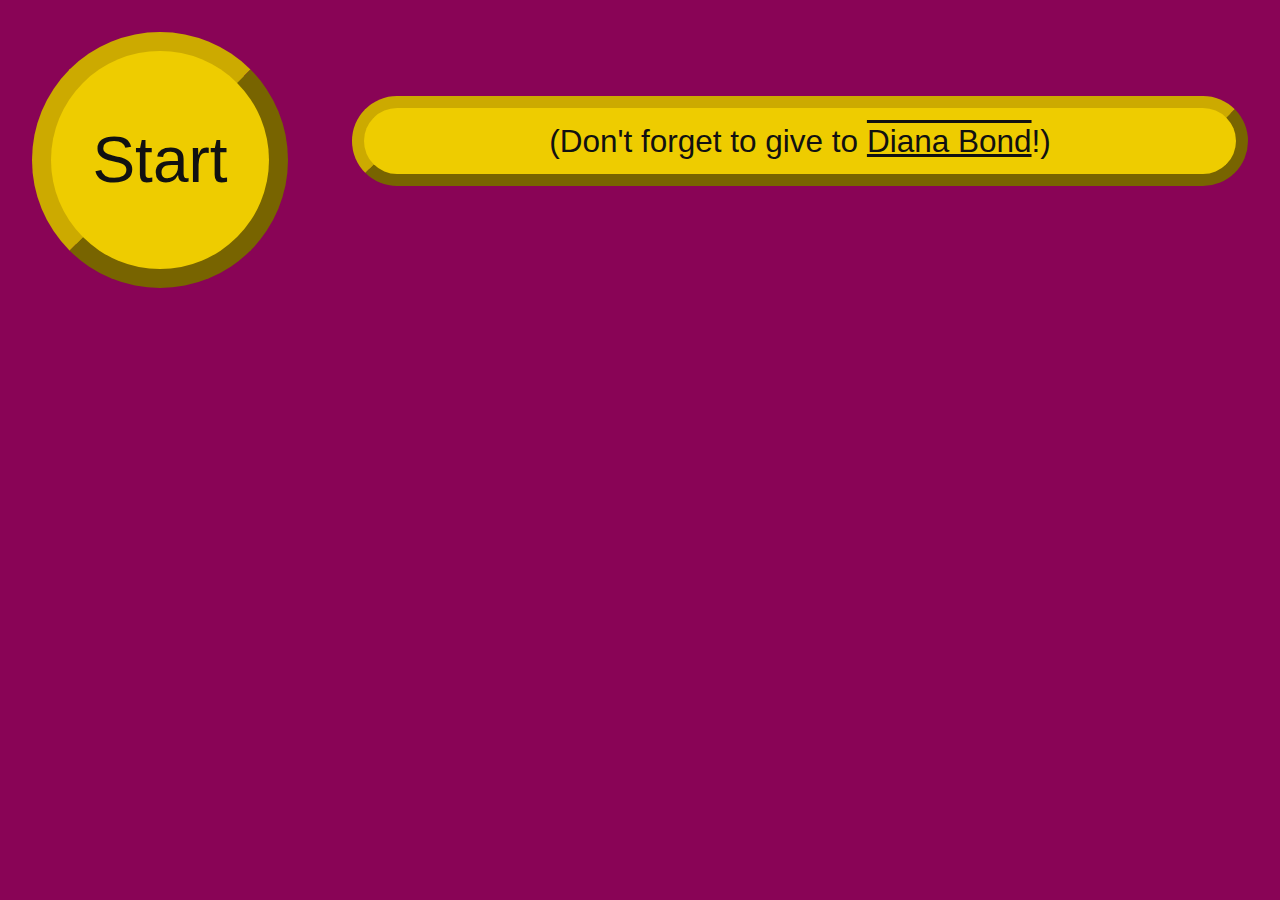
==== halloween-twenty-twenty/index.html @ 484b1b87 "Copy/Pasted. Made Index page links relative. 404 still fixed." ====
<!DOCTYPE html>
<html lang="en" dir="ltr">
	<head>
		<meta http-equiv="Content-Type" content="text/html" charset="utf-8">
		<!-- Primary Meta Tags -->
		<title>Kai's 3rd Birthday - Party Pics!</title>
		<meta name="title" content="Kai's 3rd Birthday - Party Pics!">
		<meta name="description" content="A private virtual photo booth, dinosaur themed for Kai's third birthday party.">
		<link rel="manifest" href="/manifest.webmanifest">
		<!-- Open Graph / Facebook -->
		<meta property="og:type" content="website">
		<meta property="og:url" content="https://partypics.fun/kais-third-birthday/">
		<meta property="og:title" content="Kai's 3rd Birthday - Party Pics!">
		<meta property="og:description" content="A private virtual photo booth, dinosaur themed for Kai's third birthday party.">
		<meta property="og:image" content="https://partypics.fun/kais-third-birthday/assets/backgrounds/background.png">
		<!-- Twitter -->
		<meta property="twitter:card" content="summary_large_image">
		<meta property="twitter:url" content="https://partypics.fun/kais-third-birthday/">
		<meta property="twitter:title" content="Kai's 3rd Birthday - Party Pics!">
		<meta property="twitter:description" content="A private virtual photo booth, dinosaur themed for Kai's third birthday party.">
		<meta property="twitter:image" content="https://partypics.fun/kais-third-birthday/assets/backgrounds/background.png">
		<!-- Favicons -->
		<link rel="apple-touch-icon" sizes="57x57" href="assets/favicons/apple-icon-57x57.png">
		<link rel="apple-touch-icon" sizes="60x60" href="assets/favicons/apple-icon-60x60.png">
		<link rel="apple-touch-icon" sizes="72x72" href="assets/favicons/apple-icon-72x72.png">
		<link rel="apple-touch-icon" sizes="76x76" href="assets/favicons/apple-icon-76x76.png">
		<link rel="apple-touch-icon" sizes="114x114" href="assets/favicons/apple-icon-114x114.png">
		<link rel="apple-touch-icon" sizes="120x120" href="assets/favicons/apple-icon-120x120.png">
		<link rel="apple-touch-icon" sizes="144x144" href="assets/favicons/apple-icon-144x144.png">
		<link rel="apple-touch-icon" sizes="152x152" href="assets/favicons/apple-icon-152x152.png">
		<link rel="apple-touch-icon" sizes="180x180" href="assets/favicons/apple-icon-180x180.png">
		<link rel="icon" type="image/png" sizes="192x192"  href="assets/favicons/android-icon-192x192.png">
		<link rel="icon" type="image/png" sizes="32x32" href="assets/favicons/favicon-32x32.png">
		<link rel="icon" type="image/png" sizes="96x96" href="assets/favicons/favicon-96x96.png">
		<link rel="icon" type="image/png" sizes="16x16" href="assets/favicons/favicon-16x16.png">
		<meta name="msapplication-TileColor" content="#44022b">
		<meta name="msapplication-TileImage" content="assets/favicons/ms-icon-144x144.png">
		<meta name="theme-color" content="#890456">
		<!-- Styles & Viewport -->
		<link rel="stylesheet" type="text/css" href="styles/style.css" media="all">
		<link rel="stylesheet" type="text/css" href="styles/landscape.css" media="orientation:landscape">
		<meta name=viewport content="width=device-width, initial-scale=1">
	</head>
	<body>
		<div id="startSection" class="section">
			<button type="button" name="button" id="startStepper" class="section" onclick="stepper();">Start</button><button type="button" name="button" id="startReminder" disabled>(Don't forget to give to <a href="mailto:diana.bond@gmail.com">Diana Bond</a>!)</button>
		</div>
		<div id="videoSection" class="section">
			<video autoplay id="video"></video><br>
			<button type="button" name="button" onclick="stepper();">Snap</button><br>
			<p>Note: Picture will be square when taken.</p><br>
		</div>
		<div id="pictureSection" class="section">
			<canvas id="pictureCanvas" width="1080" height="1080"></canvas><br>
			<button type="button" name="button" onclick="retakePicture();">Back</button><button type="button" name="button" onclick="stepper();">Continue</button><br>
		</div>
		<div id="frameSection" class="section">
			<canvas id="frameCanvas" width="1080" height="1080"></canvas><br>
			<div class="flexButtons">
				<button type="button" name="button" onclick="retakePicture();">Back</button>
				<button type="button" name="button" class="frameButton" onclick="setFrame(0);">No Frame</button>
				<button type="button" name="button" class="frameButton" onclick="setFrame(1);"><img src="assets/frames/1.png" loading="lazy" /></button>
				<button type="button" name="button" class="frameButton" onclick="setFrame(2);"><img src="assets/frames/2.png" loading="lazy" /></button>
				<button type="button" name="button" class="frameButton" onclick="setFrame(3);"><img src="assets/frames/3.png" loading="lazy" /></button>
				<button type="button" name="button" class="frameButton" onclick="setFrame(4);"><img src="assets/frames/4.png" loading="lazy" /></button><br>
				<button type="button" name="button" onclick="stepper();">Continue</button>
			</div>
		</div>
		<div id="stickerSection" class="section">
			<canvas id="stickerCanvas" width="1080" height="1080"></canvas><br>
			<div class="flexButtons">
				<button type="button" name="button" class="stickerButton" onclick="
					sticker.d -= 10;if(sticker.d<=-360){sticker.d=0;}else if(sticker.d>=360){sticker.d=0;}drawSticker(true);
				">&#8634;Rotate</button>
				<button type="button" name="button" class="stickerButton" onclick="
					sticker.d += 10;if(sticker.d<=-360){sticker.d=0;}else if(sticker.d>=360){sticker.d=0;}drawSticker(true);
				">Rotate&#8635;</button>
				<button type="button" name="button" class="stickerButton" onclick="
					sticker.s -= 0.05;if(sticker.s<0){sticker.s=0;}else if(sticker.s>1){sticker.s=1;}drawSticker(true);
				">Shrink</button>
				<button type="button" name="button" class="stickerButton" onclick="
					sticker.s += 0.05;if(sticker.s<0){sticker.s=0;}else if(sticker.s>1){sticker.s=1;}drawSticker(true);
				">Grow</button>
				<button type="button" name="button" onclick="rechooseFrame();">Back</button>
				<button type="button" name="button" class="stickerButton" onclick="removeSticker();">REMOVE Last</button>
				<button type="button" name="button" onclick="stickerSelectionToggle();">CHOOSE Sticker</button>
				<button type="button" name="button" class="stickerButton" onclick="setSticker();">SET Current</button>
				<button type="button" name="button" onclick="stepper();">Continue</button>
			</div>
			<div id="stickerSelection">
				<!-- Dinosaur Stickers -->
				<button type="button" name="button" class="stickerButton" onclick="chooseSticker(1);"><img src="assets/stickers/1.png" loading="lazy" /></button>
				<button type="button" name="button" class="stickerButton" onclick="chooseSticker(2);"><img src="assets/stickers/2.png" loading="lazy" /></button>
				<button type="button" name="button" class="stickerButton" onclick="chooseSticker(3);"><img src="assets/stickers/3.png" loading="lazy" /></button>
				<button type="button" name="button" class="stickerButton" onclick="chooseSticker(18);"><img src="assets/stickers/18.png" loading="lazy" /></button>
				<button type="button" name="button" class="stickerButton" onclick="chooseSticker(19);"><img src="assets/stickers/19.png" loading="lazy" /></button>
				<button type="button" name="button" class="stickerButton" onclick="chooseSticker(20);"><img src="assets/stickers/20.png" loading="lazy" /></button>
				<button type="button" name="button" class="stickerButton" onclick="chooseSticker(21);"><img src="assets/stickers/21.png" loading="lazy" /></button>
				<button type="button" name="button" class="stickerButton" onclick="chooseSticker(22);"><img src="assets/stickers/22.png" loading="lazy" /></button>
				<button type="button" name="button" class="stickerButton" onclick="chooseSticker(23);"><img src="assets/stickers/23.png" loading="lazy" /></button>
				<button type="button" name="button" class="stickerButton" onclick="chooseSticker(24);"><img src="assets/stickers/24.png" loading="lazy" /></button>
				<button type="button" name="button" class="stickerButton" onclick="chooseSticker(25);"><img src="assets/stickers/25.png" loading="lazy" /></button>
				<!-- Party Hat Stickers -->
				<button type="button" name="button" class="stickerButton" onclick="chooseSticker(26);"><img src="assets/stickers/26.png" loading="lazy" /></button>
				<button type="button" name="button" class="stickerButton" onclick="chooseSticker(27);"><img src="assets/stickers/27.png" loading="lazy" /></button>
				<button type="button" name="button" class="stickerButton" onclick="chooseSticker(28);"><img src="assets/stickers/28.png" loading="lazy" /></button>
				<button type="button" name="button" class="stickerButton" onclick="chooseSticker(29);"><img src="assets/stickers/29.png" loading="lazy" /></button>
				<button type="button" name="button" class="stickerButton" onclick="chooseSticker(30);"><img src="assets/stickers/30.png" loading="lazy" /></button>
				<button type="button" name="button" class="stickerButton" onclick="chooseSticker(31);"><img src="assets/stickers/31.png" loading="lazy" /></button>
				<button type="button" name="button" class="stickerButton" onclick="chooseSticker(32);"><img src="assets/stickers/32.png" loading="lazy" /></button>
				<button type="button" name="button" class="stickerButton" onclick="chooseSticker(33);"><img src="assets/stickers/33.png" loading="lazy" /></button>
				<button type="button" name="button" class="stickerButton" onclick="chooseSticker(34);"><img src="assets/stickers/34.png" loading="lazy" /></button>
				<button type="button" name="button" class="stickerButton" onclick="chooseSticker(35);"><img src="assets/stickers/35.png" loading="lazy" /></button>
				<!-- Extra (1) -->
				<button type="button" name="button" class="stickerButton" onclick="chooseSticker(36);"><img src="assets/stickers/36.png" loading="lazy" /></button>
				<button type="button" name="button" class="stickerButton" onclick="chooseSticker(37);"><img src="assets/stickers/37.png" loading="lazy" /></button>
				<button type="button" name="button" class="stickerButton" onclick="chooseSticker(38);"><img src="assets/stickers/38.png" loading="lazy" /></button>
				<button type="button" name="button" class="stickerButton" onclick="chooseSticker(39);"><img src="assets/stickers/39.png" loading="lazy" /></button>
				<button type="button" name="button" class="stickerButton" onclick="chooseSticker(40);"><img src="assets/stickers/40.png" loading="lazy" /></button>
				<button type="button" name="button" class="stickerButton" onclick="chooseSticker(41);"><img src="assets/stickers/41.png" loading="lazy" /></button>
				<button type="button" name="button" class="stickerButton" onclick="chooseSticker(42);"><img src="assets/stickers/42.png" loading="lazy" /></button>
				<button type="button" name="button" class="stickerButton" onclick="chooseSticker(43);"><img src="assets/stickers/43.png" loading="lazy" /></button>
				<button type="button" name="button" class="stickerButton" onclick="chooseSticker(44);"><img src="assets/stickers/44.png" loading="lazy" /></button>
				<button type="button" name="button" class="stickerButton" onclick="chooseSticker(45);"><img src="assets/stickers/45.png" loading="lazy" /></button>
				<button type="button" name="button" class="stickerButton" onclick="chooseSticker(46);"><img src="assets/stickers/46.png" loading="lazy" /></button>
				<button type="button" name="button" class="stickerButton" onclick="chooseSticker(47);"><img src="assets/stickers/47.png" loading="lazy" /></button>
				<button type="button" name="button" class="stickerButton" onclick="chooseSticker(48);"><img src="assets/stickers/48.png" loading="lazy" /></button>
				<button type="button" name="button" class="stickerButton" onclick="chooseSticker(49);"><img src="assets/stickers/49.png" loading="lazy" /></button>
				<button type="button" name="button" class="stickerButton" onclick="chooseSticker(50);"><img src="assets/stickers/50.png" loading="lazy" /></button>
				<button type="button" name="button" class="stickerButton" onclick="chooseSticker(51);"><img src="assets/stickers/51.png" loading="lazy" /></button>
				<button type="button" name="button" class="stickerButton" onclick="chooseSticker(52);"><img src="assets/stickers/52.png" loading="lazy" /></button>
				<button type="button" name="button" class="stickerButton" onclick="chooseSticker(53);"><img src="assets/stickers/53.png" loading="lazy" /></button>
				<button type="button" name="button" class="stickerButton" onclick="chooseSticker(54);"><img src="assets/stickers/54.png" loading="lazy" /></button>
				<button type="button" name="button" class="stickerButton" onclick="chooseSticker(55);"><img src="assets/stickers/55.png" loading="lazy" /></button>
				<button type="button" name="button" class="stickerButton" onclick="chooseSticker(56);"><img src="assets/stickers/56.png" loading="lazy" /></button>
				<button type="button" name="button" class="stickerButton" onclick="chooseSticker(57);"><img src="assets/stickers/57.png" loading="lazy" /></button>
				<button type="button" name="button" class="stickerButton" onclick="chooseSticker(58);"><img src="assets/stickers/58.png" loading="lazy" /></button>
				<!-- Cool Sunglasses Stickers -->
				<button type="button" name="button" class="stickerButton" onclick="chooseSticker(4);"><img src="assets/stickers/4.png" loading="lazy" /></button>
				<button type="button" name="button" class="stickerButton" onclick="chooseSticker(5);"><img src="assets/stickers/5.png" loading="lazy" /></button>
				<button type="button" name="button" class="stickerButton" onclick="chooseSticker(6);"><img src="assets/stickers/6.png" loading="lazy" /></button>
				<button type="button" name="button" class="stickerButton" onclick="chooseSticker(7);"><img src="assets/stickers/7.png" loading="lazy" /></button>
				<button type="button" name="button" class="stickerButton" onclick="chooseSticker(8);"><img src="assets/stickers/8.png" loading="lazy" /></button>
				<button type="button" name="button" class="stickerButton" onclick="chooseSticker(9);"><img src="assets/stickers/9.png" loading="lazy" /></button>
				<button type="button" name="button" class="stickerButton" onclick="chooseSticker(10);"><img src="assets/stickers/10.png" loading="lazy" /></button>
				<button type="button" name="button" class="stickerButton" onclick="chooseSticker(11);"><img src="assets/stickers/11.png" loading="lazy" /></button>
				<button type="button" name="button" class="stickerButton" onclick="chooseSticker(12);"><img src="assets/stickers/12.png" loading="lazy" /></button>
				<button type="button" name="button" class="stickerButton" onclick="chooseSticker(13);"><img src="assets/stickers/13.png" loading="lazy" /></button>
				<button type="button" name="button" class="stickerButton" onclick="chooseSticker(14);"><img src="assets/stickers/14.png" loading="lazy" /></button>
				<button type="button" name="button" class="stickerButton" onclick="chooseSticker(15);"><img src="assets/stickers/15.png" loading="lazy" /></button>
				<button type="button" name="button" class="stickerButton" onclick="chooseSticker(16);"><img src="assets/stickers/16.png" loading="lazy" /></button>
				<button type="button" name="button" class="stickerButton" onclick="chooseSticker(17);"><img src="assets/stickers/17.png" loading="lazy" /></button>
			</div>
		</div>
		<div id="endSection" class="section">
			<canvas id="endCanvas" width="1080" height="1080"></canvas><br>
			<div class="flexButtons">
				<button type="button" name="button" onclick="backToStickers();">Back</button>
				<button type="button" name="button"><a href="" download="Virtual Photo Booth.png" class="download" id="photoDownload">Download .PNG</a></button>
				<!--<script src="https://apis.google.com/js/platform.js" async defer></script>-->
				<div id="photoDrive" class="g-savetodrive" data-src="" data-filename="Party Pics!.png" data-sitename="Party Pics!"></div>
				<button type="button" name="button" onclick="stepper();">Take Another</button>
			</div>
		</div>
		<script src="/scripts/app.js" charset="utf-8" type="text/javascript"></script>
	</body>
</html>
---- halloween-twenty-twenty/styles/style.css ----
/* App-Only (Unique) Styles */
* {
	margin: 0;
	padding: 0;
	box-sizing: border-box;
	color: #111;
	font-size: 1em;
	font-family: Arial, sans-serif;
	text-align: center;
}
body {
	background-color: #890456;
	background-image: url("../assets/backgrounds/background.png");
	background-position: top right;
	background-repeat: no-repeat;
	background-size: 100vw auto;
}
.section {
	display: none;
}
canvas {
	margin: 0;
	padding: 0;
	height: 85vh;
}
button {
	height: 10vh;
	flex: 1;
	margin: 0.3125vh 0.625vw;
	background-color: #ec0;
	border-color: #ca0;
	border-width: 1vw;
	border-radius: 10vw;
	font-size: 3.75vh;
}
button img {
	height: 7.5vh;
	background-color: rgba(0,0,0,0);
}
.flexButtons {
	display: flex;
	justify-content: space-around;
	align-items: center;
	flex-wrap: wrap;
}

/*Start Section*/
#startSection {
	display: block;
}
#startSection button {
	margin: 2.5vw;
	background-color: #ec0;
	border-color: #ca0;
	float: left;
	display: block;
}
#startStepper {
	width: 20vw;
	height: 20vw;
	border-width: 1.5vw;
	border-radius: 10vw;
	font-size: 5vw;
}
#startReminder {
	width: 70vw;
	margin-top: 7.5vw !important;
	background-color: #ec0;
	border-color: #ca0;
	border-width: 1vw;
	border-radius: 10vw;
	font-size: 3.5vh;
}
#startReminder a {
	text-decoration: underline overline;
}

/*Video Section*/
video {
	height: 75vh;
}
#videoSection button {
	width: 40vw;
}
#videoSection p {
	width: 100vw;
	height: 2.5vh;
	font-size: 2.5vh;
}

/*Picture Section*/
#pictureSection button {
	width: 40vw;
	margin: 0 2.5vw;
}

/*Sticker Section*/
#stickerCanvas {
	height: 85vh;
}
	/*Sticker Selection Overlay*/
#stickerSelection {
	display: none; /*Becomes Flex*/
	position: fixed;
	top: 0;
	left: 0;
	width: 100vw;
	justify-content: space-around;
	align-items: center;
	flex-wrap: wrap;
	background-color: #890456;
	border-radius: 2.5vh;
}
#stickerSelection button {
	height: 7.5vh;
	flex: 1 1 auto;
}
#stickerSection img {
	height: 5vh;
}

/*End Section*/
#endCanvas {
	height: 85vh;
}
#photoDownload {
	width: 100vw;
	height: 6.25vh;
	font-size: 3.125vh;
}
#endSection button {
	width: 33.333vw;
	height: 10vh;
	font-size: 3.75vh;
}
---- halloween-twenty-twenty/styles/landscape.css ----
/* App-Only (Unique) Landscape Styles */
@media (orientation: portrait) {
	body {
		background-size: auto 100vh;
	}
	canvas {
		width: 90vw;
		height: 90vw;
	}
	/*Start Section*/
	#startStepper {
		width: 20vh;
		height: 20vh;
		margin: 2.5vh;
		background-color: #ec0;
		border-color: #ca0;
		border-width: 1.5625vh;
		border-radius: 10vh;
		font-size: 6.25vh;
		float: left;
	}
	/*Sticker Section*/
	#stickerCanvas {
		width: 90vw;
		height: 90vw;
	}
	/*End Section*/
	#endCanvas {
		width: 90vw;
		height: 90vw;
	}
}
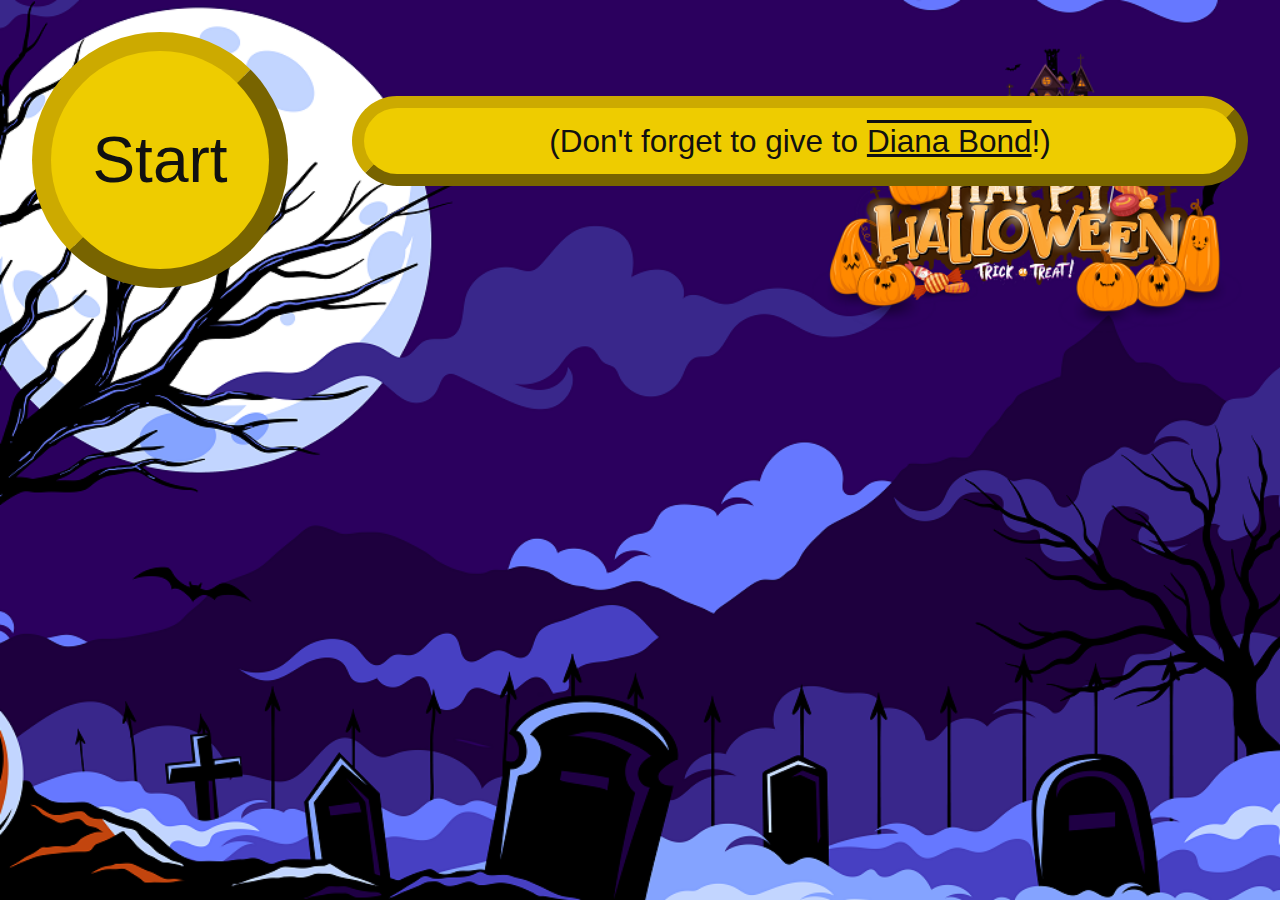
==== commit 28cc85ae: "Done all except CSS colours." ====
--- a/halloween-twenty-twenty/index.html
+++ b/halloween-twenty-twenty/index.html
@@ -62,7 +62,11 @@
 				<button type="button" name="button" class="frameButton" onclick="setFrame(1);"><img src="assets/frames/1.png" loading="lazy" /></button>
 				<button type="button" name="button" class="frameButton" onclick="setFrame(2);"><img src="assets/frames/2.png" loading="lazy" /></button>
 				<button type="button" name="button" class="frameButton" onclick="setFrame(3);"><img src="assets/frames/3.png" loading="lazy" /></button>
-				<button type="button" name="button" class="frameButton" onclick="setFrame(4);"><img src="assets/frames/4.png" loading="lazy" /></button><br>
+				<button type="button" name="button" class="frameButton" onclick="setFrame(4);"><img src="assets/frames/4.png" loading="lazy" /></button>
+				<button type="button" name="button" class="frameButton" onclick="setFrame(5);"><img src="assets/frames/5.png" loading="lazy" /></button>
+				<button type="button" name="button" class="frameButton" onclick="setFrame(6);"><img src="assets/frames/6.png" loading="lazy" /></button>
+				<button type="button" name="button" class="frameButton" onclick="setFrame(7);"><img src="assets/frames/7.png" loading="lazy" /></button>
+				<button type="button" name="button" class="frameButton" onclick="setFrame(8);"><img src="assets/frames/8.png" loading="lazy" /></button><br>
 				<button type="button" name="button" onclick="stepper();">Continue</button>
 			</div>
 		</div>
@@ -88,54 +92,9 @@
 				<button type="button" name="button" onclick="stepper();">Continue</button>
 			</div>
 			<div id="stickerSelection">
-				<!-- Dinosaur Stickers -->
 				<button type="button" name="button" class="stickerButton" onclick="chooseSticker(1);"><img src="assets/stickers/1.png" loading="lazy" /></button>
 				<button type="button" name="button" class="stickerButton" onclick="chooseSticker(2);"><img src="assets/stickers/2.png" loading="lazy" /></button>
 				<button type="button" name="button" class="stickerButton" onclick="chooseSticker(3);"><img src="assets/stickers/3.png" loading="lazy" /></button>
-				<button type="button" name="button" class="stickerButton" onclick="chooseSticker(18);"><img src="assets/stickers/18.png" loading="lazy" /></button>
-				<button type="button" name="button" class="stickerButton" onclick="chooseSticker(19);"><img src="assets/stickers/19.png" loading="lazy" /></button>
-				<button type="button" name="button" class="stickerButton" onclick="chooseSticker(20);"><img src="assets/stickers/20.png" loading="lazy" /></button>
-				<button type="button" name="button" class="stickerButton" onclick="chooseSticker(21);"><img src="assets/stickers/21.png" loading="lazy" /></button>
-				<button type="button" name="button" class="stickerButton" onclick="chooseSticker(22);"><img src="assets/stickers/22.png" loading="lazy" /></button>
-				<button type="button" name="button" class="stickerButton" onclick="chooseSticker(23);"><img src="assets/stickers/23.png" loading="lazy" /></button>
-				<button type="button" name="button" class="stickerButton" onclick="chooseSticker(24);"><img src="assets/stickers/24.png" loading="lazy" /></button>
-				<button type="button" name="button" class="stickerButton" onclick="chooseSticker(25);"><img src="assets/stickers/25.png" loading="lazy" /></button>
-				<!-- Party Hat Stickers -->
-				<button type="button" name="button" class="stickerButton" onclick="chooseSticker(26);"><img src="assets/stickers/26.png" loading="lazy" /></button>
-				<button type="button" name="button" class="stickerButton" onclick="chooseSticker(27);"><img src="assets/stickers/27.png" loading="lazy" /></button>
-				<button type="button" name="button" class="stickerButton" onclick="chooseSticker(28);"><img src="assets/stickers/28.png" loading="lazy" /></button>
-				<button type="button" name="button" class="stickerButton" onclick="chooseSticker(29);"><img src="assets/stickers/29.png" loading="lazy" /></button>
-				<button type="button" name="button" class="stickerButton" onclick="chooseSticker(30);"><img src="assets/stickers/30.png" loading="lazy" /></button>
-				<button type="button" name="button" class="stickerButton" onclick="chooseSticker(31);"><img src="assets/stickers/31.png" loading="lazy" /></button>
-				<button type="button" name="button" class="stickerButton" onclick="chooseSticker(32);"><img src="assets/stickers/32.png" loading="lazy" /></button>
-				<button type="button" name="button" class="stickerButton" onclick="chooseSticker(33);"><img src="assets/stickers/33.png" loading="lazy" /></button>
-				<button type="button" name="button" class="stickerButton" onclick="chooseSticker(34);"><img src="assets/stickers/34.png" loading="lazy" /></button>
-				<button type="button" name="button" class="stickerButton" onclick="chooseSticker(35);"><img src="assets/stickers/35.png" loading="lazy" /></button>
-				<!-- Extra (1) -->
-				<button type="button" name="button" class="stickerButton" onclick="chooseSticker(36);"><img src="assets/stickers/36.png" loading="lazy" /></button>
-				<button type="button" name="button" class="stickerButton" onclick="chooseSticker(37);"><img src="assets/stickers/37.png" loading="lazy" /></button>
-				<button type="button" name="button" class="stickerButton" onclick="chooseSticker(38);"><img src="assets/stickers/38.png" loading="lazy" /></button>
-				<button type="button" name="button" class="stickerButton" onclick="chooseSticker(39);"><img src="assets/stickers/39.png" loading="lazy" /></button>
-				<button type="button" name="button" class="stickerButton" onclick="chooseSticker(40);"><img src="assets/stickers/40.png" loading="lazy" /></button>
-				<button type="button" name="button" class="stickerButton" onclick="chooseSticker(41);"><img src="assets/stickers/41.png" loading="lazy" /></button>
-				<button type="button" name="button" class="stickerButton" onclick="chooseSticker(42);"><img src="assets/stickers/42.png" loading="lazy" /></button>
-				<button type="button" name="button" class="stickerButton" onclick="chooseSticker(43);"><img src="assets/stickers/43.png" loading="lazy" /></button>
-				<button type="button" name="button" class="stickerButton" onclick="chooseSticker(44);"><img src="assets/stickers/44.png" loading="lazy" /></button>
-				<button type="button" name="button" class="stickerButton" onclick="chooseSticker(45);"><img src="assets/stickers/45.png" loading="lazy" /></button>
-				<button type="button" name="button" class="stickerButton" onclick="chooseSticker(46);"><img src="assets/stickers/46.png" loading="lazy" /></button>
-				<button type="button" name="button" class="stickerButton" onclick="chooseSticker(47);"><img src="assets/stickers/47.png" loading="lazy" /></button>
-				<button type="button" name="button" class="stickerButton" onclick="chooseSticker(48);"><img src="assets/stickers/48.png" loading="lazy" /></button>
-				<button type="button" name="button" class="stickerButton" onclick="chooseSticker(49);"><img src="assets/stickers/49.png" loading="lazy" /></button>
-				<button type="button" name="button" class="stickerButton" onclick="chooseSticker(50);"><img src="assets/stickers/50.png" loading="lazy" /></button>
-				<button type="button" name="button" class="stickerButton" onclick="chooseSticker(51);"><img src="assets/stickers/51.png" loading="lazy" /></button>
-				<button type="button" name="button" class="stickerButton" onclick="chooseSticker(52);"><img src="assets/stickers/52.png" loading="lazy" /></button>
-				<button type="button" name="button" class="stickerButton" onclick="chooseSticker(53);"><img src="assets/stickers/53.png" loading="lazy" /></button>
-				<button type="button" name="button" class="stickerButton" onclick="chooseSticker(54);"><img src="assets/stickers/54.png" loading="lazy" /></button>
-				<button type="button" name="button" class="stickerButton" onclick="chooseSticker(55);"><img src="assets/stickers/55.png" loading="lazy" /></button>
-				<button type="button" name="button" class="stickerButton" onclick="chooseSticker(56);"><img src="assets/stickers/56.png" loading="lazy" /></button>
-				<button type="button" name="button" class="stickerButton" onclick="chooseSticker(57);"><img src="assets/stickers/57.png" loading="lazy" /></button>
-				<button type="button" name="button" class="stickerButton" onclick="chooseSticker(58);"><img src="assets/stickers/58.png" loading="lazy" /></button>
-				<!-- Cool Sunglasses Stickers -->
 				<button type="button" name="button" class="stickerButton" onclick="chooseSticker(4);"><img src="assets/stickers/4.png" loading="lazy" /></button>
 				<button type="button" name="button" class="stickerButton" onclick="chooseSticker(5);"><img src="assets/stickers/5.png" loading="lazy" /></button>
 				<button type="button" name="button" class="stickerButton" onclick="chooseSticker(6);"><img src="assets/stickers/6.png" loading="lazy" /></button>
@@ -150,6 +109,29 @@
 				<button type="button" name="button" class="stickerButton" onclick="chooseSticker(15);"><img src="assets/stickers/15.png" loading="lazy" /></button>
 				<button type="button" name="button" class="stickerButton" onclick="chooseSticker(16);"><img src="assets/stickers/16.png" loading="lazy" /></button>
 				<button type="button" name="button" class="stickerButton" onclick="chooseSticker(17);"><img src="assets/stickers/17.png" loading="lazy" /></button>
+				<button type="button" name="button" class="stickerButton" onclick="chooseSticker(18);"><img src="assets/stickers/18.png" loading="lazy" /></button>
+				<button type="button" name="button" class="stickerButton" onclick="chooseSticker(19);"><img src="assets/stickers/19.png" loading="lazy" /></button>
+				<button type="button" name="button" class="stickerButton" onclick="chooseSticker(20);"><img src="assets/stickers/20.png" loading="lazy" /></button>
+				<button type="button" name="button" class="stickerButton" onclick="chooseSticker(21);"><img src="assets/stickers/21.png" loading="lazy" /></button>
+				<button type="button" name="button" class="stickerButton" onclick="chooseSticker(22);"><img src="assets/stickers/22.png" loading="lazy" /></button>
+				<button type="button" name="button" class="stickerButton" onclick="chooseSticker(23);"><img src="assets/stickers/23.png" loading="lazy" /></button>
+				<button type="button" name="button" class="stickerButton" onclick="chooseSticker(24);"><img src="assets/stickers/24.png" loading="lazy" /></button>
+				<button type="button" name="button" class="stickerButton" onclick="chooseSticker(25);"><img src="assets/stickers/25.png" loading="lazy" /></button>
+				<button type="button" name="button" class="stickerButton" onclick="chooseSticker(26);"><img src="assets/stickers/26.png" loading="lazy" /></button>
+				<button type="button" name="button" class="stickerButton" onclick="chooseSticker(27);"><img src="assets/stickers/27.png" loading="lazy" /></button>
+				<button type="button" name="button" class="stickerButton" onclick="chooseSticker(28);"><img src="assets/stickers/28.png" loading="lazy" /></button>
+				<button type="button" name="button" class="stickerButton" onclick="chooseSticker(29);"><img src="assets/stickers/29.png" loading="lazy" /></button>
+				<button type="button" name="button" class="stickerButton" onclick="chooseSticker(30);"><img src="assets/stickers/30.png" loading="lazy" /></button>
+				<button type="button" name="button" class="stickerButton" onclick="chooseSticker(31);"><img src="assets/stickers/31.png" loading="lazy" /></button>
+				<button type="button" name="button" class="stickerButton" onclick="chooseSticker(32);"><img src="assets/stickers/32.png" loading="lazy" /></button>
+				<button type="button" name="button" class="stickerButton" onclick="chooseSticker(33);"><img src="assets/stickers/33.png" loading="lazy" /></button>
+				<button type="button" name="button" class="stickerButton" onclick="chooseSticker(34);"><img src="assets/stickers/34.png" loading="lazy" /></button>
+				<button type="button" name="button" class="stickerButton" onclick="chooseSticker(35);"><img src="assets/stickers/35.png" loading="lazy" /></button>
+				<button type="button" name="button" class="stickerButton" onclick="chooseSticker(36);"><img src="assets/stickers/36.png" loading="lazy" /></button>
+				<button type="button" name="button" class="stickerButton" onclick="chooseSticker(37);"><img src="assets/stickers/37.png" loading="lazy" /></button>
+				<button type="button" name="button" class="stickerButton" onclick="chooseSticker(38);"><img src="assets/stickers/38.png" loading="lazy" /></button>
+				<button type="button" name="button" class="stickerButton" onclick="chooseSticker(39);"><img src="assets/stickers/39.png" loading="lazy" /></button>
+				<button type="button" name="button" class="stickerButton" onclick="chooseSticker(40);"><img src="assets/stickers/40.png" loading="lazy" /></button>
 			</div>
 		</div>
 		<div id="endSection" class="section">
--- a/halloween-twenty-twenty/styles/style.css
+++ b/halloween-twenty-twenty/styles/style.css
@@ -10,10 +10,10 @@
 }
 body {
 	background-color: #890456;
-	background-image: url("../assets/backgrounds/background.png");
+	background-image: url("../assets/backgrounds/background-landscape.png");
 	background-position: top right;
 	background-repeat: no-repeat;
-	background-size: 100vw auto;
+	background-size: auto 100vh;
 }
 .section {
 	display: none;
--- a/halloween-twenty-twenty/styles/landscape.css
+++ b/halloween-twenty-twenty/styles/landscape.css
@@ -1,7 +1,8 @@
 /* App-Only (Unique) Landscape Styles */
-@media (orientation: portrait) {
+@media (orientation: landscape) {
 	body {
-		background-size: auto 100vh;
+		background-image: url("../assets/backgrounds/background-landscape.png");
+		background-size: 100vw auto;
 	}
 	canvas {
 		width: 90vw;
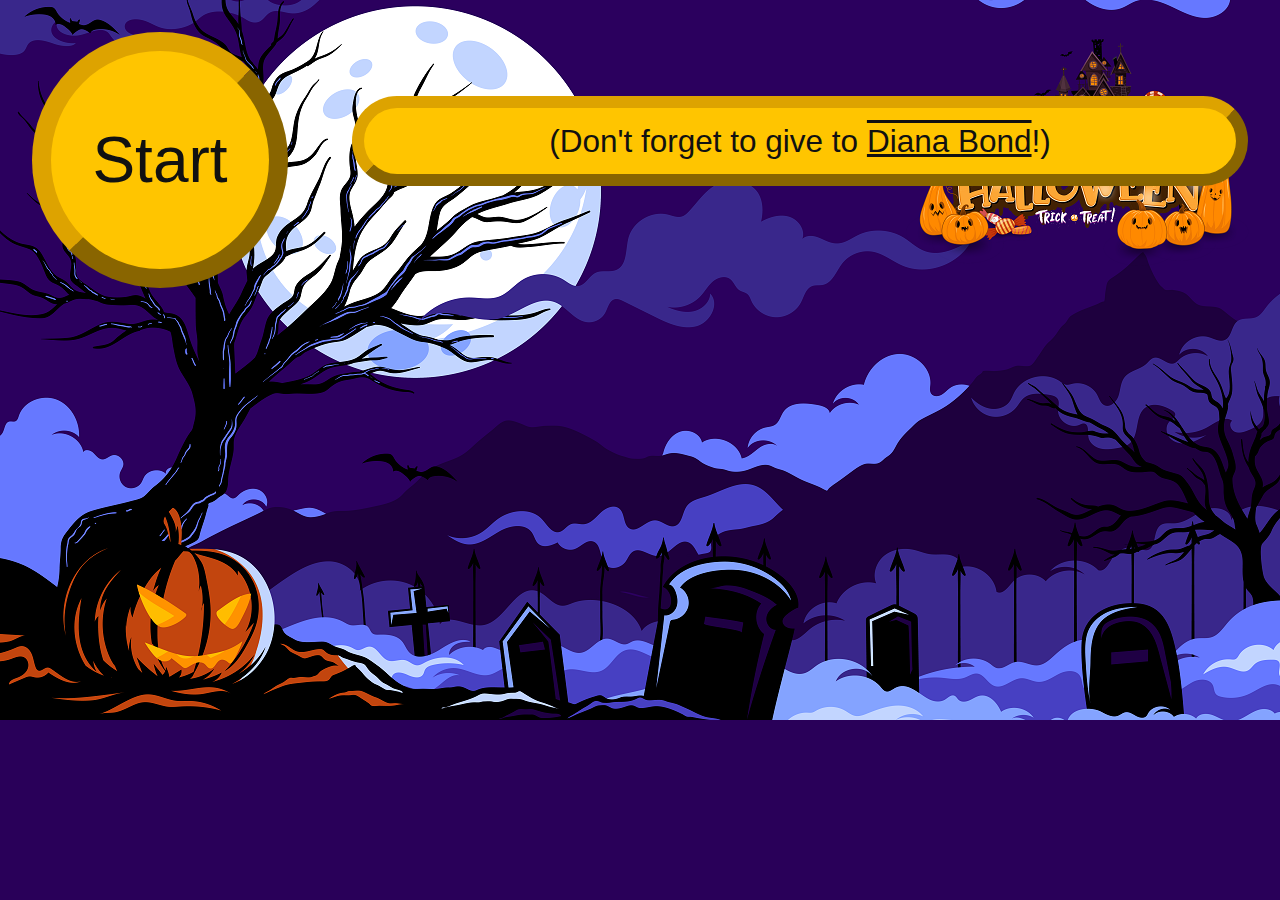
==== commit d618e0f1: "All favicons added and working to my knowledge. Complete? Favicon generation thanks to: https://www." ====
--- a/halloween-twenty-twenty/index.html
+++ b/halloween-twenty-twenty/index.html
@@ -144,6 +144,6 @@
 				<button type="button" name="button" onclick="stepper();">Take Another</button>
 			</div>
 		</div>
-		<script src="/scripts/app.js" charset="utf-8" type="text/javascript"></script>
+		<script src="../scripts/app.js" charset="utf-8" type="text/javascript"></script>
 	</body>
 </html>
--- a/halloween-twenty-twenty/styles/style.css
+++ b/halloween-twenty-twenty/styles/style.css
@@ -9,11 +9,17 @@
 	text-align: center;
 }
 body {
-	background-color: #890456;
-	background-image: url("../assets/backgrounds/background-landscape.png");
+	background-color: #290059;
+	background-image: url("../assets/backgrounds/background.png");
 	background-position: top right;
 	background-repeat: no-repeat;
 	background-size: auto 100vh;
+}
+@media (orientation: landscape) {
+	body {
+		background-image: url("../assets/backgrounds/background-landscape.png");
+		background-size: 100vw auto;
+	}
 }
 .section {
 	display: none;
@@ -27,8 +33,8 @@
 	height: 10vh;
 	flex: 1;
 	margin: 0.3125vh 0.625vw;
-	background-color: #ec0;
-	border-color: #ca0;
+	background-color: #ffc500;
+	border-color: #dda300;
 	border-width: 1vw;
 	border-radius: 10vw;
 	font-size: 3.75vh;
@@ -50,8 +56,8 @@
 }
 #startSection button {
 	margin: 2.5vw;
-	background-color: #ec0;
-	border-color: #ca0;
+	background-color: #ffc500;
+	border-color: #dda300;
 	float: left;
 	display: block;
 }
@@ -65,8 +71,8 @@
 #startReminder {
 	width: 70vw;
 	margin-top: 7.5vw !important;
-	background-color: #ec0;
-	border-color: #ca0;
+	background-color: #ffc500;
+	border-color: #dda300;
 	border-width: 1vw;
 	border-radius: 10vw;
 	font-size: 3.5vh;
@@ -108,7 +114,6 @@
 	justify-content: space-around;
 	align-items: center;
 	flex-wrap: wrap;
-	background-color: #890456;
 	border-radius: 2.5vh;
 }
 #stickerSelection button {
--- a/halloween-twenty-twenty/styles/landscape.css
+++ b/halloween-twenty-twenty/styles/landscape.css
@@ -1,9 +1,5 @@
 /* App-Only (Unique) Landscape Styles */
 @media (orientation: landscape) {
-	body {
-		background-image: url("../assets/backgrounds/background-landscape.png");
-		background-size: 100vw auto;
-	}
 	canvas {
 		width: 90vw;
 		height: 90vw;
@@ -13,8 +9,6 @@
 		width: 20vh;
 		height: 20vh;
 		margin: 2.5vh;
-		background-color: #ec0;
-		border-color: #ca0;
 		border-width: 1.5625vh;
 		border-radius: 10vh;
 		font-size: 6.25vh;
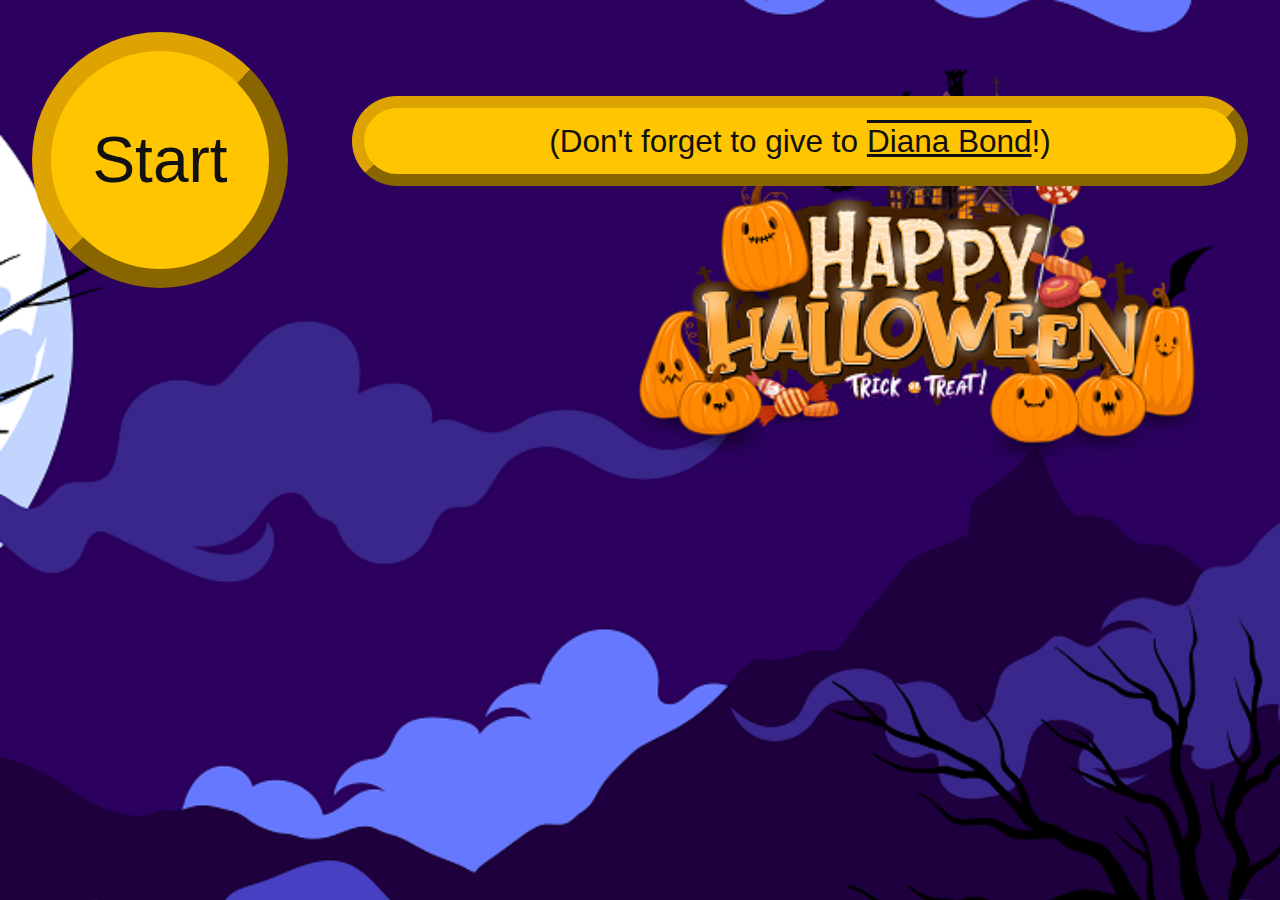
==== commit c1632805: "Added the changes needed. Now for the tutorial." ====
--- a/halloween-twenty-twenty/index.html
+++ b/halloween-twenty-twenty/index.html
@@ -143,6 +143,7 @@
 				<div id="photoDrive" class="g-savetodrive" data-src="" data-filename="Party Pics!.png" data-sitename="Party Pics!"></div>
 				<button type="button" name="button" onclick="stepper();">Take Another</button>
 			</div>
+			<button id="endReminder" type="button" name="button" disabled>Email Diana Cates <a href="mailto:diana.bond@gmail.com">{diana.bond@gmail.com}</a> a copy of your picture to add to her party pictures album. She will share a link of the album after the party so you can view and download each other's pictures!</button>
 		</div>
 		<script src="../scripts/app.js" charset="utf-8" type="text/javascript"></script>
 	</body>
--- a/halloween-twenty-twenty/styles/style.css
+++ b/halloween-twenty-twenty/styles/style.css
@@ -17,7 +17,6 @@
 }
 @media (orientation: landscape) {
 	body {
-		background-image: url("../assets/backgrounds/background-landscape.png");
 		background-size: 100vw auto;
 	}
 }
@@ -117,11 +116,11 @@
 	border-radius: 2.5vh;
 }
 #stickerSelection button {
-	height: 7.5vh;
+	height: 15vh;
 	flex: 1 1 auto;
 }
 #stickerSection img {
-	height: 5vh;
+	height: 7.5vh;
 }
 
 /*End Section*/
@@ -135,6 +134,12 @@
 }
 #endSection button {
 	width: 33.333vw;
-	height: 10vh;
-	font-size: 3.75vh;
+	height: 7.5vh;
+	font-size: 3vh;
 }
+#endReminder {
+	width: 90vw !important;
+	height: auto !important;
+	border-radius: 0.25vh !important;
+	font-size: 1rem !important;
+}
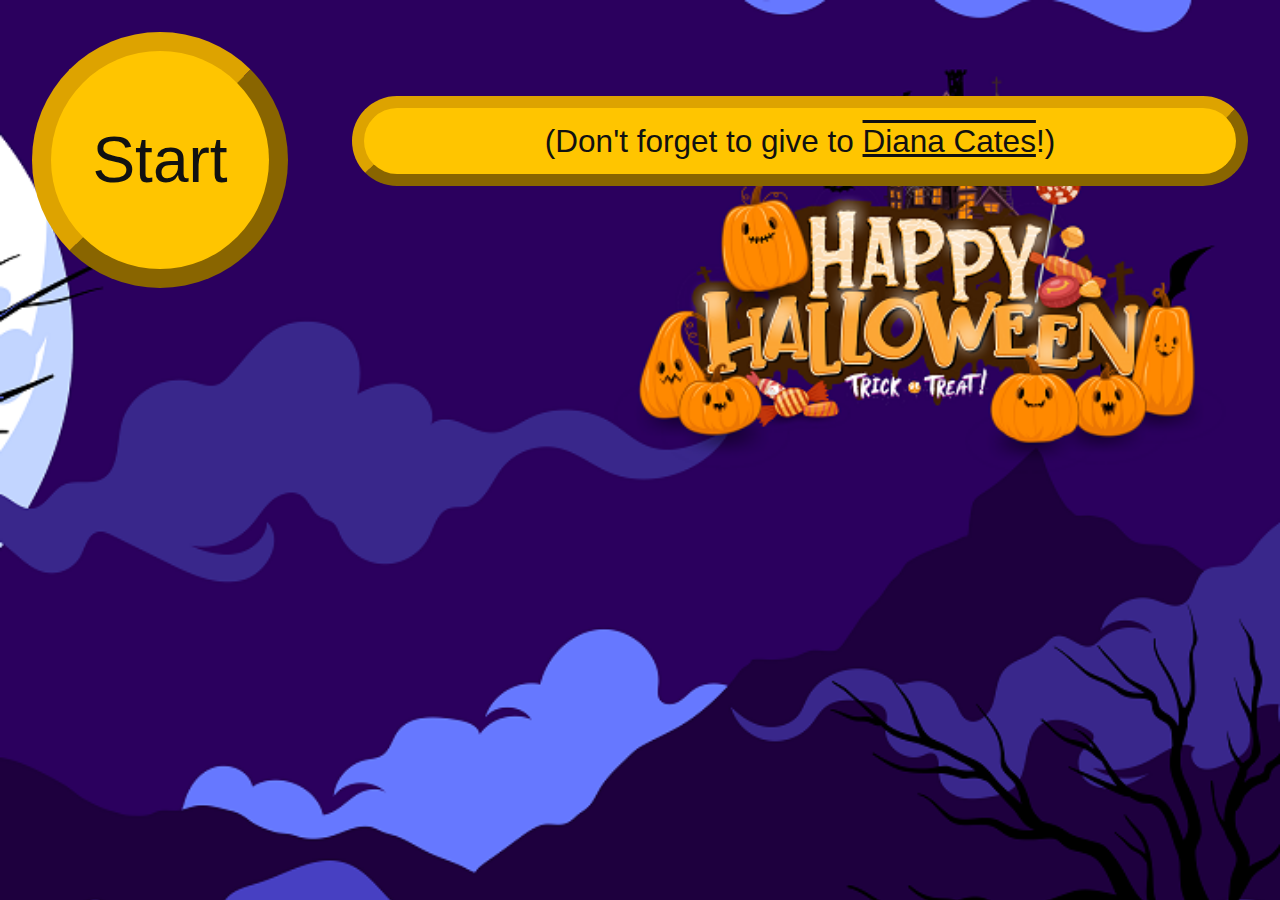
==== commit 2049b03b: "Made the start reminder Cates not Bond (actual name, not email address)." ====
--- a/halloween-twenty-twenty/index.html
+++ b/halloween-twenty-twenty/index.html
@@ -43,7 +43,7 @@
 	</head>
 	<body>
 		<div id="startSection" class="section">
-			<button type="button" name="button" id="startStepper" class="section" onclick="stepper();">Start</button><button type="button" name="button" id="startReminder" disabled>(Don't forget to give to <a href="mailto:diana.bond@gmail.com">Diana Bond</a>!)</button>
+			<button type="button" name="button" id="startStepper" class="section" onclick="stepper();">Start</button><button type="button" name="button" id="startReminder" disabled>(Don't forget to give to <a href="mailto:diana.bond@gmail.com">Diana Cates</a>!)</button>
 		</div>
 		<div id="videoSection" class="section">
 			<video autoplay id="video"></video><br>
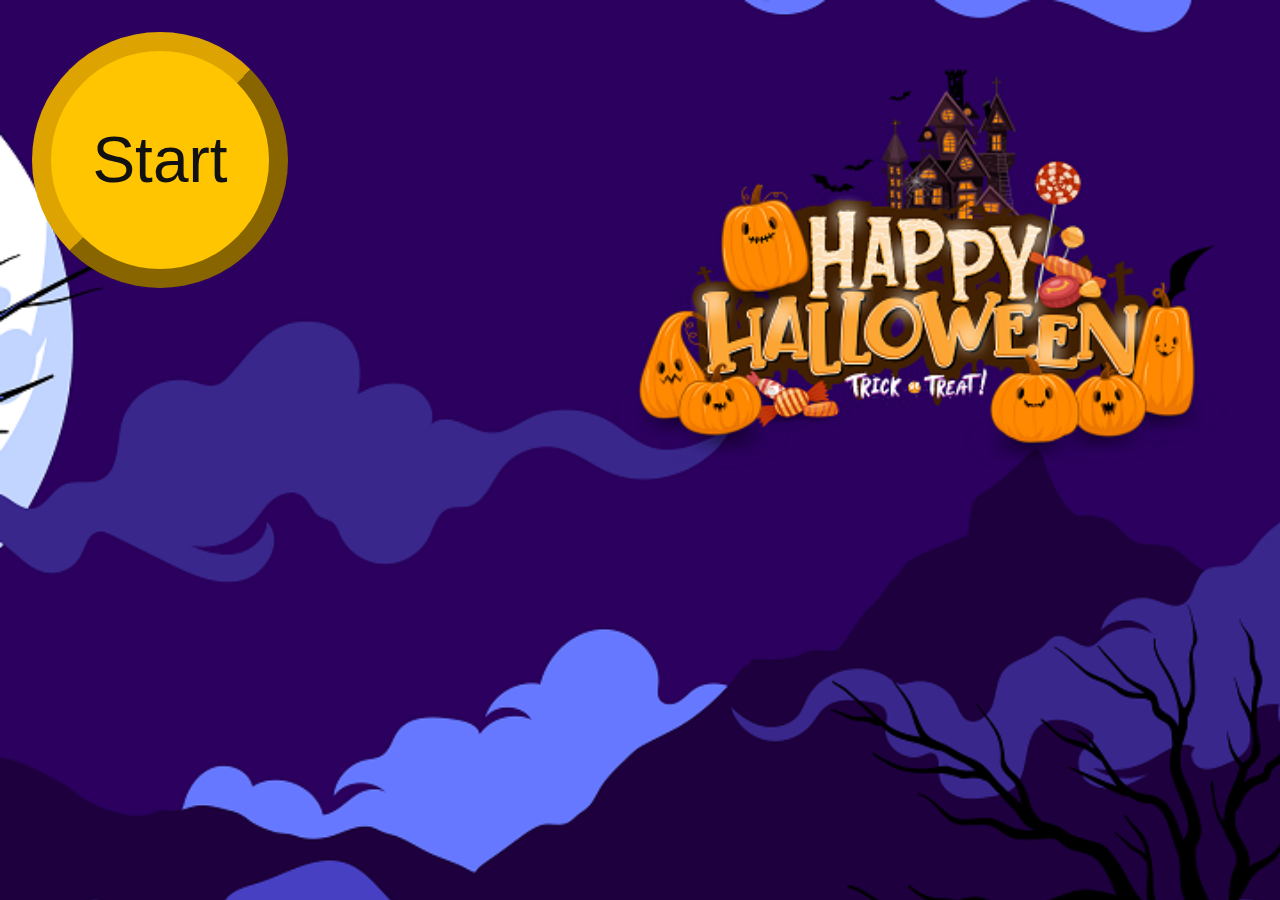
==== commit 93ccecbe: "Added a set of simple revisions asked for." ====
--- a/halloween-twenty-twenty/index.html
+++ b/halloween-twenty-twenty/index.html
@@ -43,7 +43,7 @@
 	</head>
 	<body>
 		<div id="startSection" class="section">
-			<button type="button" name="button" id="startStepper" class="section" onclick="stepper();">Start</button><button type="button" name="button" id="startReminder" disabled>(Don't forget to give to <a href="mailto:diana.bond@gmail.com">Diana Cates</a>!)</button>
+			<button type="button" name="button" id="startStepper" class="section" onclick="stepper();">Start</button>
 		</div>
 		<div id="videoSection" class="section">
 			<video autoplay id="video"></video><br>
